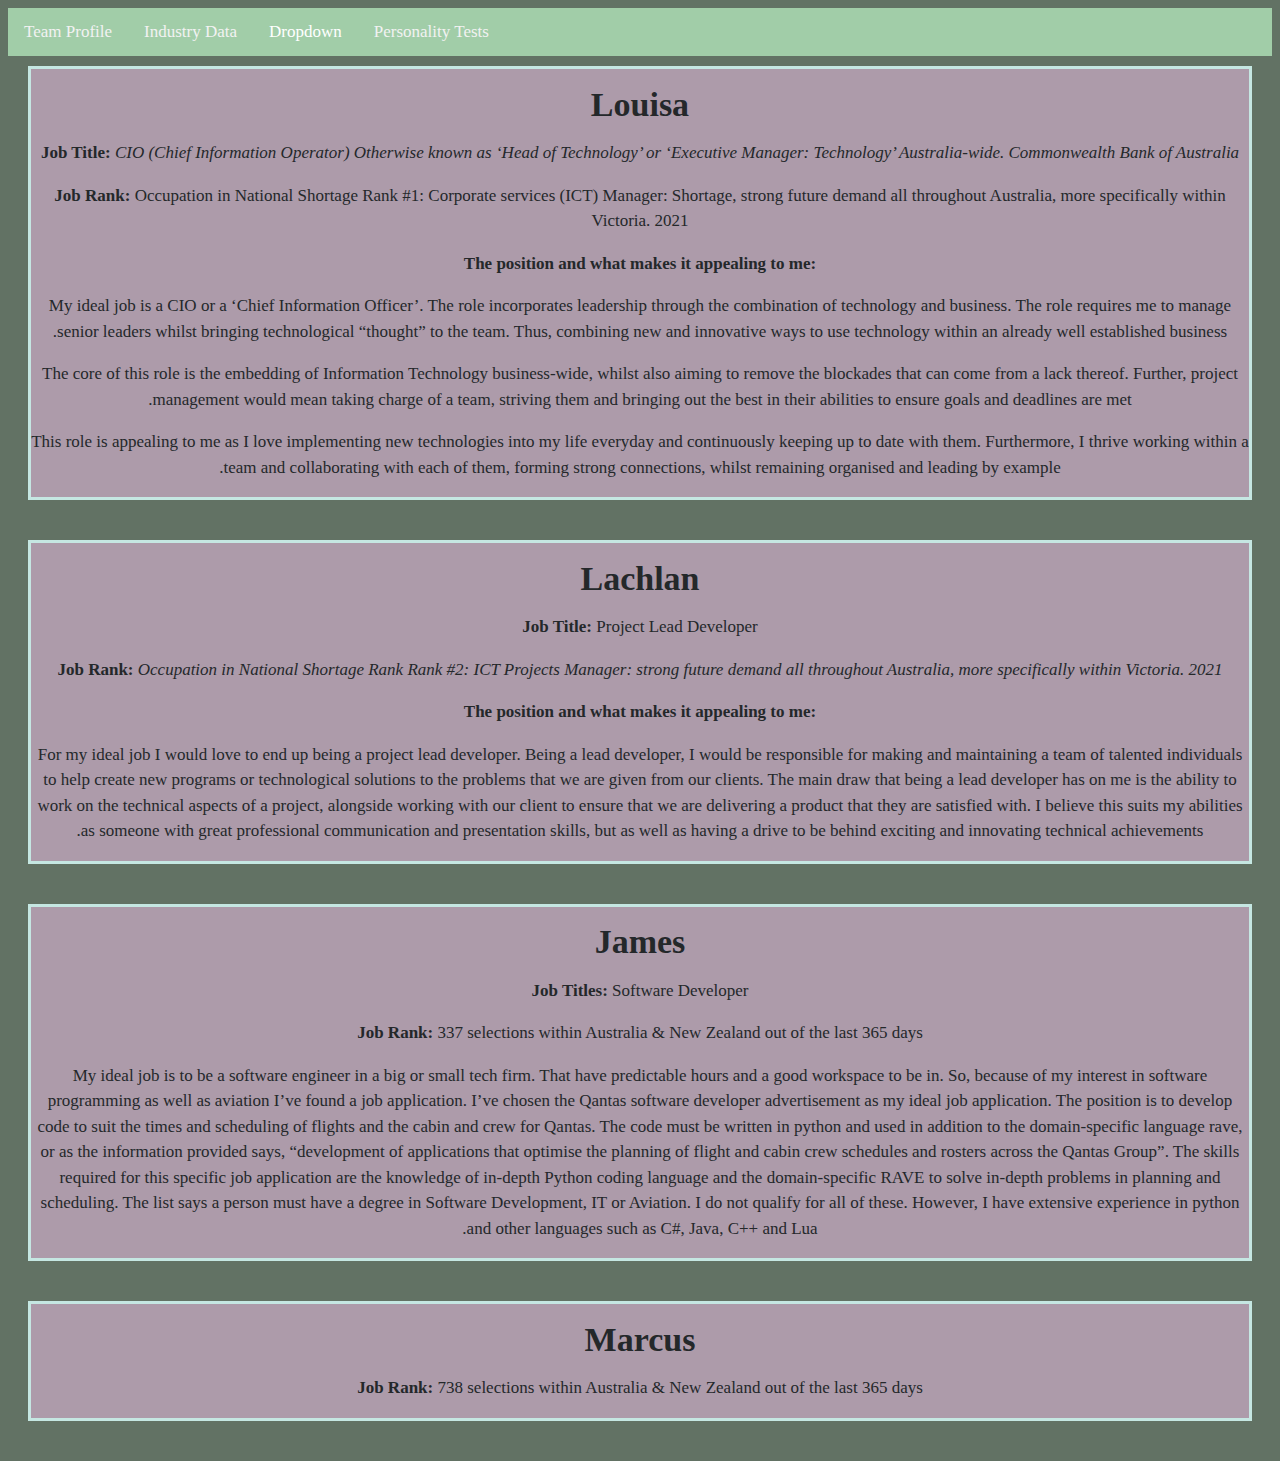
==== EXHTML/IndustryData.html @ 403f3356 "Main" ====
<!DOCTYPE html>
<meta charset="UTF-8">
<html dir="rtl" lang="ar">
  <head>
    <link rel="stylesheet" href="../Main.css">
  </head>
  <div class="topnav">
    <a href="../index.html" href="#AboutMe">Team Profile</a>
    <a href="EXHTML/IndustryData.html">Industry Data</a>
    <div class="dropdown">
      <button class="dropbtn">Dropdown 
        <i class="fa fa-caret-down"></i>
      </button>
      <div class="dropdown-content">
        <a href="MachLearn.html">Machine Learning</a>
        <a href="AutoVech.html">Autonomous vehicles</a>
        <a href="Robots.html">Robots</a>
        <a href="">Something</a>
      </div>
    </div>
    <a href="Personality-Tests.html">Personality Tests</a>
    </div>
    <div class="MainDesc">
    <h1>Louisa</h1>
    <p><b>Job Title:</b> <i>CIO (Chief Information Operator) Otherwise known as ‘Head of Technology’ or ‘Executive Manager: Technology’ Australia-wide. Commonwealth Bank of Australia
    </i></p>
    <p><b>Job Rank:</b> Occupation in National Shortage Rank #1: Corporate services (ICT) Manager: Shortage, strong future demand all throughout Australia, more specifically within Victoria. 2021
    </p>
    <p><b>:The position and what makes it appealing to me</b></p>
    <p>My ideal job is a CIO or a ‘Chief Information Officer’. The role incorporates leadership through the combination of technology and business. The role requires me to manage senior leaders whilst bringing technological “thought” to the team. Thus, combining new and innovative ways to use technology within an already well established business. 
    </p>
    <p>The core of this role is the embedding of Information Technology business-wide, whilst also aiming to remove the blockades that can come from a lack thereof. Further, project management would mean taking charge of a team, striving them and bringing out the best in their abilities to ensure goals and deadlines are met.
    </p>
    <p>This role is appealing to me as I love implementing new technologies into my life everyday and continuously keeping up to date with them. Furthermore, I thrive working within a team and collaborating with each of them, forming strong connections, whilst remaining organised and leading by example.
    </p>
    </div>
  <div class="MainDesc">
    <h1>Lachlan</h1>
    <p><b>Job Title:</b> Project Lead Developer</p>
    <p><b>Job Rank:</b> <i> Occupation in National Shortage Rank Rank #2: ICT Projects Manager: strong future demand all throughout Australia, more specifically within Victoria. 2021</i></p>
    <p><b>:The position and what makes it appealing to me</b></p>
    <p>For my ideal job I would love to end up being a project lead developer. Being a lead developer, I would be responsible for making and maintaining a team of talented individuals to help create new programs or technological solutions to the problems that we are given from our clients. The main draw that being a lead developer has on me is the ability to work on the technical aspects of a project, alongside working with our client to ensure that we are delivering a product that they are satisfied with. I believe this suits my abilities as someone with great professional communication and presentation skills, but as well as having a drive to be behind exciting and innovating technical achievements.  
    </p>
  </div>
  <div class="MainDesc">
    <h1>James</h1>
    <p><b>Job Titles:</b> Software Developer</p>
    <p><b>Job Rank:</b> 337 selections within Australia & New Zealand out of the last 365 days
    </p>
    <p>My ideal job is to be a software engineer in a big or small tech firm. That have predictable hours and a good workspace to be in. So, because of my interest in software programming as well as aviation I’ve found a job application. I’ve chosen the Qantas software developer advertisement as my ideal job application. The position is to develop code to suit the times and scheduling of flights and the cabin and crew for Qantas. The code must be written in python and used in addition to the domain-specific language rave, or as the information provided says, “development of applications that optimise the planning of flight and cabin crew schedules and rosters across the Qantas Group”. The skills required for this specific job application are the knowledge of in-depth Python coding language and the domain-specific RAVE to solve in-depth problems in planning and scheduling. The list says a person must have a degree in Software Development, IT or Aviation. I do not qualify for all of these. However, I have extensive experience in python and other languages such as C#, Java, C++ and Lua.
    </p>
  </div>
  <div class="MainDesc">
    <h1>Marcus</h1>
    <p><b>Job Rank:</b> 738 selections within Australia & New Zealand out of the last 365 days
    </p>
  </div>
</html>
---- Main.css ----
body{
    background-color:#627264;
}
.bgimg {
    background-image: url("Main Text.png");
    background-repeat: no-repeat;
    background-size: cover;
}
.image{
    text-size-adjust: auto;
    text-align: center;
}
.MainDesc{
    word-wrap: break-word;
    text-size-adjust: auto;
    text-align: left;
    margin: 10px 100px;
    background-color: #AD9BAA;
    padding: 0px;
    border: 3px solid #C5E7E2;
    color: #24282a;
    text-align: center;
    font-size:17px;
    margin-left: 20px;
    margin-right: 20px;
    margin-bottom: 40px;
    line-height: 1.5em;
}


/*Large portion of this crap was used here https://www.w3schools.com/howto/howto_js_responsive_navbar_dropdown.asp*/
.topnav {
    background-color: #A1CDA8;
    overflow: hidden;
  }
  
  .topnav a {
    float: left;
    display: block;
    color: #f2f2f2;
    text-align: center;
    padding: 14px 16px;
    text-decoration: none;
    font-size: 17px;
  }
 
  .active {
    background-color: #04AA6D;
    color: white;
  }
  
  .topnav .icon {
    display: none;
  }
  
  .dropdown {
    float: left;
    overflow: hidden;
  }
  
  .dropdown .dropbtn {
    font-size: 17px; 
    border: none;
    outline: none;
    color: white;
    padding: 14px 16px;
    background-color: inherit;
    font-family: inherit;
    margin: 0;
  }
  
  .dropdown-content {
    display: none;
    position: absolute;
    background-color: #f9f9f9;
    min-width: 160px;
    box-shadow: 0px 8px 16px 0px rgba(0,0,0,0.2);
    z-index: 1;
  }
  
  .dropdown-content a {
    float: none;
    color: black;
    padding: 12px 16px;
    text-decoration: none;
    display: block;
    text-align: left;
  }
  
  .topnav a:hover, .dropdown:hover .dropbtn {
    background-color: #555;
    color: white;
  }
  
  .dropdown-content a:hover {
    background-color: #ddd;
    color: black;
  }
  
  .dropdown:hover .dropdown-content {
    display: block;
  }
  
  @media screen and (max-width: 600px) {
    .topnav a:not(:first-child), .dropdown .dropbtn {
      display: none;
    }
    .topnav a.icon {
      float: right;
      display: block;
    }
  }
  
  @media screen and (max-width: 600px) {
    .topnav.responsive {position: relative;}
    .topnav.responsive a.icon {
      position: absolute;
      right: 0;
      top: 0;
    }
    .topnav.responsive a {
      float: none;
      display: block;
      text-align: left;
    }
    .topnav.responsive .dropdown {float: none;}
    .topnav.responsive .dropdown-content {position: relative;}
    .topnav.responsive .dropdown .dropbtn {
      display: block;
      width: 100%;
      text-align: left;
    }
  }
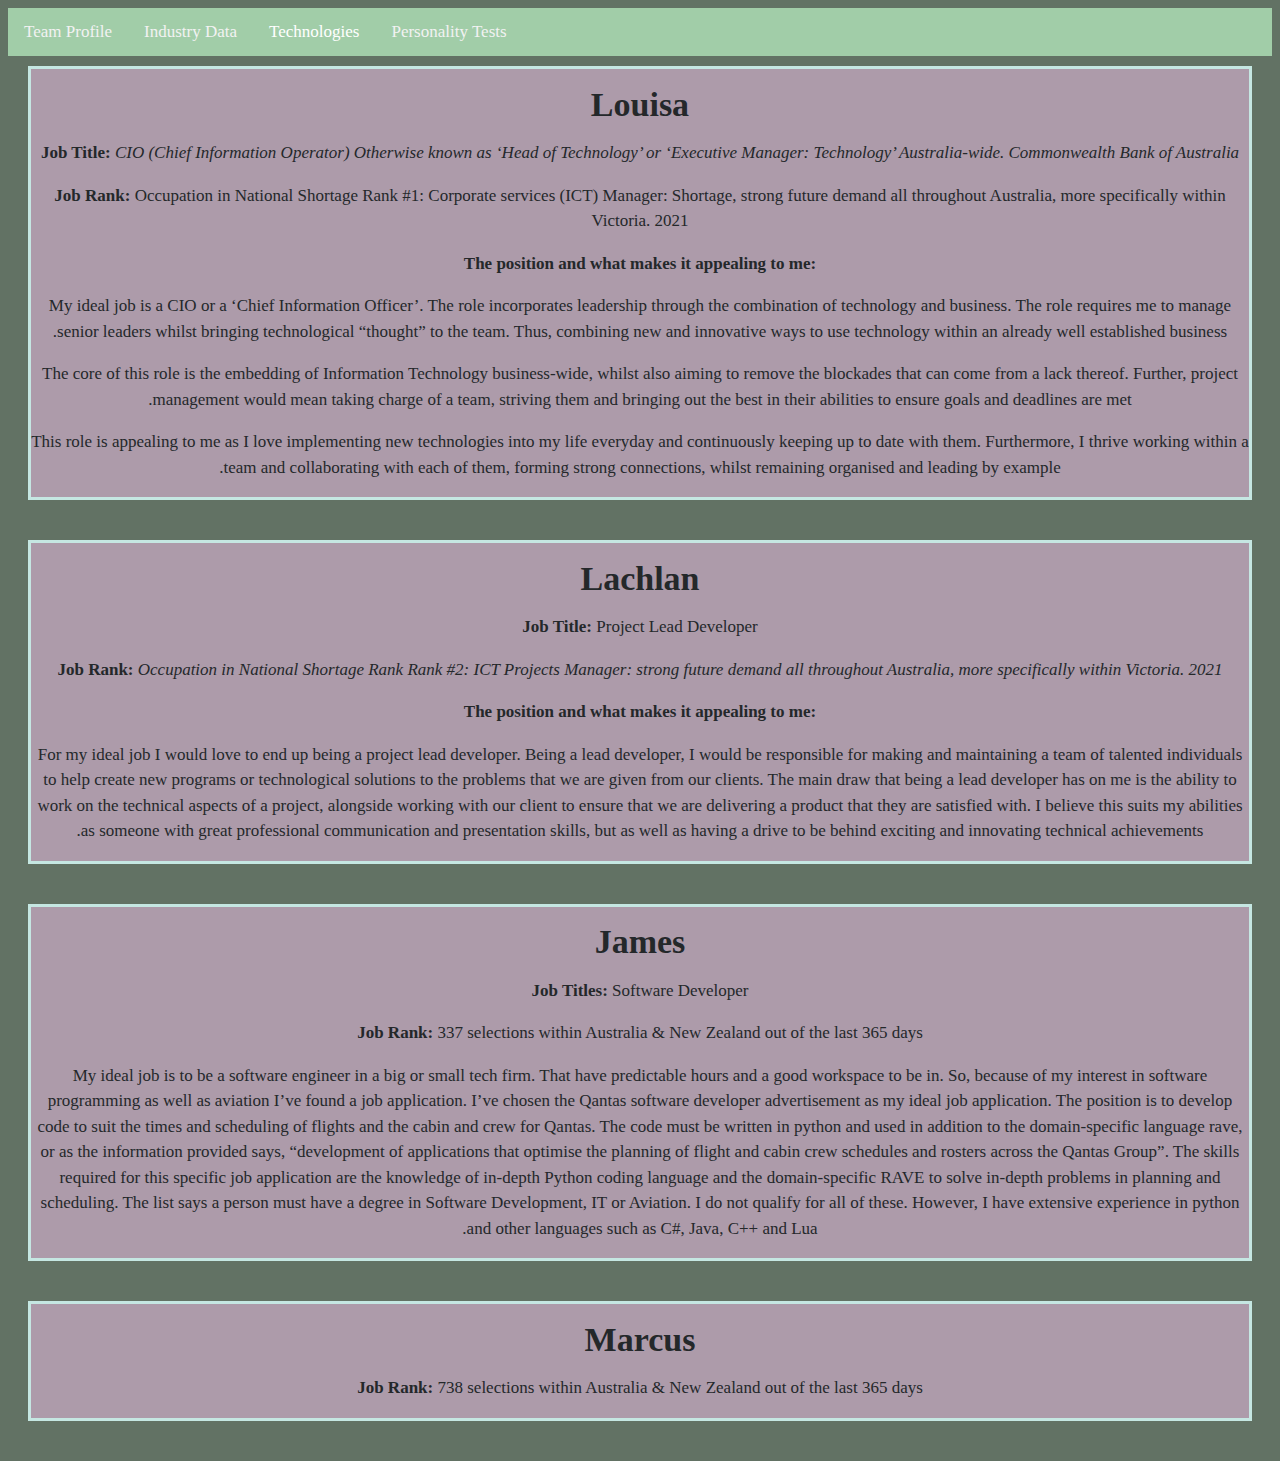
==== commit 6c0f688a: "Main" ====
--- a/EXHTML/IndustryData.html
+++ b/EXHTML/IndustryData.html
@@ -8,7 +8,7 @@
     <a href="../index.html" href="#AboutMe">Team Profile</a>
     <a href="EXHTML/IndustryData.html">Industry Data</a>
     <div class="dropdown">
-      <button class="dropbtn">Dropdown 
+      <button class="dropbtn">Technologies 
         <i class="fa fa-caret-down"></i>
       </button>
       <div class="dropdown-content">
